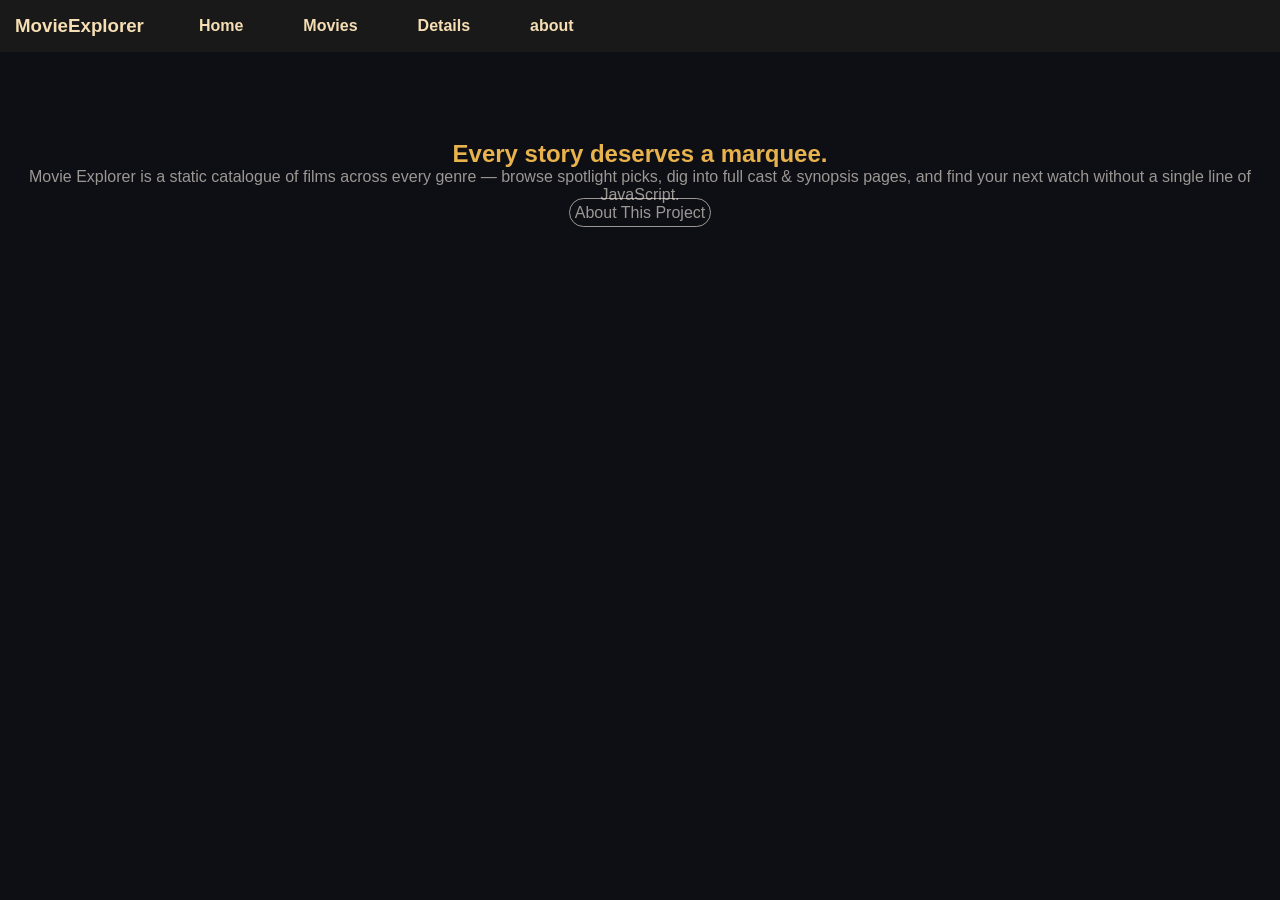
==== index.html @ e0a9be08 "init commit" ====
<!doctype html>
<html lang="en">
  <head>
    <meta charset="UTF-8" />
    <meta name="viewport" content="width=device-width, initial-scale=1.0" />
    <link rel="stylesheet" href="styles.css" />
    <title>Home</title>
  </head>
  <body>
    <header>
    <nav class="navbar">
      <h3>MovieExplorer</h3>
      <button class="menu-toggle">☰</button>
      <ul class="ulist" id="ulist">
        <li><a href="index.html">Home</a></li>
        <li><a href="Movies.html">Movies</a></li>
        <li><a href="Details.html">Details</a></li>
        <li><a href="About.html">about</a></li>
      </ul>
    </nav>
    </header>
    <main>
      <section class="hero">
        <div>
        <h2 style="color:  #e8b34c;">Every story deserves a marquee.</h2>
        <p style="color: rgba(242, 236, 224, .62) ;">Movie Explorer is a static catalogue of films across every genre — browse spotlight picks, dig into full cast & synopsis pages, and find your next watch without a single line of JavaScript.</p>
        <a href="About.html" class="about">About This Project</a>
        </div>
      </section>
    </main>
  </body>
  <script src="./main.js"></script>
</html>
---- styles.css ----
* {
  margin: 0;
  padding: 0;
  font-family: sans-serif;
}
body {
  background: #0e0e15;
}
.about {
  text-decoration: none;
  color: rgba(242, 236, 224, 0.62);
  border: 1px solid rgba(242, 236, 224, 0.62);
  border-radius: 15px;
  padding: 5px;
}
.navbar {
  display: flex;
  align-items: center;
  background-color: #191919;
  color: wheat;
  padding: 15px;
}
.navbar a {
  text-decoration: none;
  margin-left: 50px;
  color: wheat;
  padding: 5px;
  font-weight: bold;
}
.navbar a:hover {
  background-color: #cbc8c840;
  border-radius: 13px;
}
.ulist {
  display: flex;
  list-style: none;
}
.menu-toggle {
  display: none; /* Hidden on desktop */
  background: none;
  border: none;
  color: wheat;
  font-size: 1.8rem;
  cursor: pointer;
}
.hero{
  margin-top: 5.5rem;
  text-align: center;
}

@media (max-width: 768px) {
  .menu-toggle {
    justify-content: left;
    display: block; /* Show hamburger button on mobile */
    margin-left: auto;
  }

  .ulist {
    display: none; /* Hide standard links by default */
    flex-direction: column; /* Stack links vertically */
    width: 100%;
    position: absolute;
    top: 60px; /* Adjust based on navbar height */
    left: 0;
    background-color: #191919;
    padding: 1rem 0;
  }

  .navbar li {
    text-align: center;
    margin: 0.5rem 0;
  }

  /* Utility class to display menu via JS */
  .ulist.active {
    display: flex;
  }
}
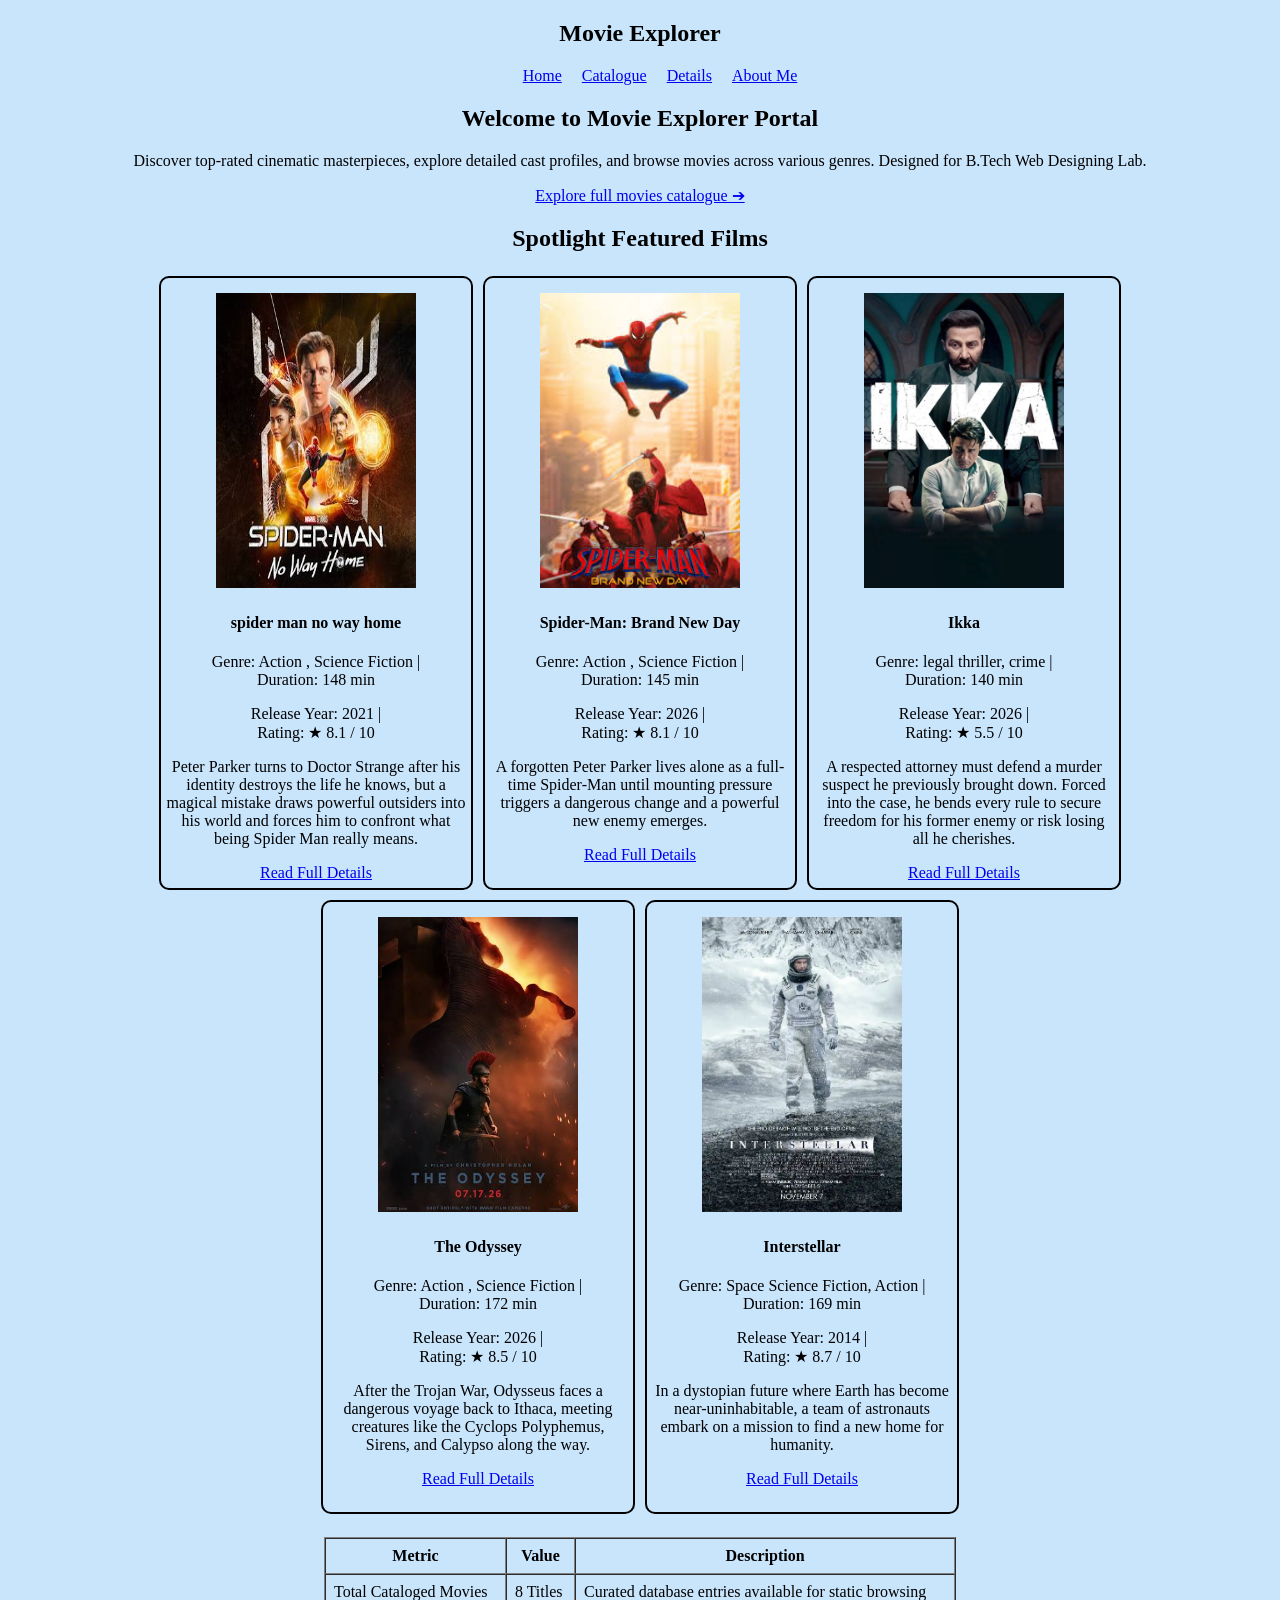
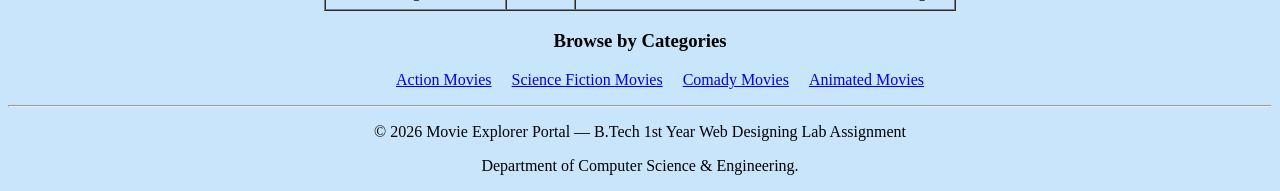
==== commit f73cdb6a: "new website made by me" ====
--- a/index.html
+++ b/index.html
@@ -3,31 +3,99 @@
   <head>
     <meta charset="UTF-8" />
     <meta name="viewport" content="width=device-width, initial-scale=1.0" />
-    <link rel="stylesheet" href="styles.css" />
+    <link rel="stylesheet" href="style.css" />
     <title>Home</title>
   </head>
   <body>
     <header>
-    <nav class="navbar">
-      <h3>MovieExplorer</h3>
-      <button class="menu-toggle">☰</button>
-      <ul class="ulist" id="ulist">
-        <li><a href="index.html">Home</a></li>
-        <li><a href="Movies.html">Movies</a></li>
-        <li><a href="Details.html">Details</a></li>
-        <li><a href="About.html">about</a></li>
-      </ul>
-    </nav>
+      <nav class="center">
+        <h2>Movie Explorer</h2>
+        <ul>
+          <li><a href="index.html">Home</a></li>
+          <li><a href="Catalogue.html">Catalogue</a></li>
+          <li><a href="Details.html">Details</a></li>
+          <li><a href="About.html">About Me</a></li>
+        </ul>
+      </nav>
     </header>
     <main>
-      <section class="hero">
-        <div>
-        <h2 style="color:  #e8b34c;">Every story deserves a marquee.</h2>
-        <p style="color: rgba(242, 236, 224, .62) ;">Movie Explorer is a static catalogue of films across every genre — browse spotlight picks, dig into full cast & synopsis pages, and find your next watch without a single line of JavaScript.</p>
-        <a href="About.html" class="about">About This Project</a>
-        </div>
-      </section>
+        <section class="center">
+            <h1>Welcome to Movie Explorer Portal</h1>
+            <p>Discover top-rated cinematic masterpieces, explore detailed cast profiles, and browse movies across various genres. Designed for B.Tech Web Designing Lab.</p>
+            <a href="./Catalogue.html">Explore full movies catalogue ➔</a>
+        </section>
+        <section>
+            <h2 class="center">Spotlight Featured Films</h2>
+            <div class="cards">
+                <article class="card center">
+                    <img src="./Media/Movie_1.jpeg" alt="image not loaded" class="img" />
+                    <h4>spider man no way home</h4>
+                    <p>Genre: Action , Science Fiction |<br />Duration: 148 min</p>
+                    <p>Release Year: 2021 |<br />Rating: ★ 8.1 / 10</p>
+                    <p>Peter Parker turns to Doctor Strange after his identity destroys the life he knows, but a magical mistake draws powerful outsiders into his world and forces him to confront what being Spider Man really means. </p>
+                    <a href="./Details.html#movie-1">Read Full Details</a>
+                </article>
+                <article class="card center">
+                    <img src="./Media/Movie_2.jpeg" alt="image not loaded" class="img" />
+                    <h4>Spider-Man: Brand New Day</h4>
+                    <p>Genre: Action , Science Fiction |<br />Duration: 145 min</p>
+                    <p>Release Year: 2026 |<br />Rating: ★ 8.1 / 10</p>
+                    <p>A forgotten Peter Parker lives alone as a full-time Spider-Man until mounting pressure triggers a dangerous change and a powerful new enemy emerges.</p>
+                    <a href="./Details.html#movie-2">Read Full Details</a>
+                </article>
+                <article class="card center">
+                    <img src="./Media/Movie_3.jpeg" alt="image not loaded" class="img" />
+                    <h4>Ikka</h4>
+                    <p>Genre: legal thriller, crime |<br />Duration: 140 min</p>
+                    <p>Release Year: 2026 |<br />Rating: ★ 5.5 / 10</p>
+                    <p>A respected attorney must defend a murder suspect he previously brought down. Forced into the case, he bends every rule to secure freedom for his former enemy or risk losing all he cherishes.</p>
+                    <a href="./Details.html#movie-3">Read Full Details</a>
+                </article>
+                <article class="card center">
+                    <img src="./Media/Movie_4.jpeg" alt="image not loaded" class="img" />
+                    <h4>The Odyssey</h4>
+                    <p>Genre: Action , Science Fiction |<br />Duration: 172 min</p>
+                    <p>Release Year: 2026 |<br />Rating: ★ 8.5 / 10</p>
+                    <p>After the Trojan War, Odysseus faces a dangerous voyage back to Ithaca, meeting creatures like the Cyclops Polyphemus, Sirens, and Calypso along the way.</p>
+                    <a href="./Details.html#movie-4">Read Full Details</a>
+                </article>
+                <article class="card center">
+                    <img src="./Media/Movie_5.webp" alt="image not loaded" class="img" />
+                    <h4>Interstellar</h4>
+                    <p>Genre: Space Science Fiction, Action |<br />Duration: 169 min</p>
+                    <p>Release Year: 2014 |<br />Rating: ★ 8.7 / 10</p>
+                    <p>In a dystopian future where Earth has become near-uninhabitable, a team of astronauts embark on a mission to find a new home for humanity.</p>
+                    <a href="./Details.html#movie-5">Read Full Details</a>
+                </article>
+            </div>
+        </section>
+        <section>
+            <br>
+            <table style="margin-left: auto; margin-right: auto; width: 50%;" border="1" cellspacing="0" cellpadding="8">
+                <tr>
+                    <th>Metric</th>
+                    <th>Value</th>
+                    <th>Description</th>
+                </tr>
+                <tr>
+                    <td>Total Cataloged Movies</td>
+                    <td>8 Titles</td>
+                    <td>Curated database entries available for static browsing</td>
+                </tr>
+            </table>
+            <h3 class="center">Browse by Categories</h3>    
+            <ul>
+                <li><a href="index.html">Action Movies</a></li>
+                <li><a href="Catalogue.html">Science Fiction Movies</a></li>
+                <li><a href="Details.html">Comady Movies</a></li>
+                <li><a href="About.html">Animated Movies</a></li>
+            </ul>
+        </section>
     </main>
+    <hr>
+    <footer class="center">
+        <p>© 2026 Movie Explorer Portal — B.Tech 1st Year Web Designing Lab Assignment</p>
+        <p>Department of Computer Science & Engineering.</p>
+    </footer>
   </body>
-  <script src="./main.js"></script>
-</html>
+</html>
--- a/style.css
+++ b/style.css
@@ -0,0 +1,39 @@
+body {
+  background-color: rgb(201, 229, 252);
+}
+ul {
+  display: flex;
+  justify-content: center;
+}
+ul li {
+  list-style: none;
+  margin: 0 10px;
+}
+input[type="submit"], input[type="reset"] {
+  border: 1px solid black;
+  border-radius: 8px;
+  background-color: rgb(144, 203, 251);
+}
+.cards {
+  display: flex;
+  flex-wrap: wrap;
+  justify-content: center;
+}
+.card {
+  /* height: 530px; */
+  /* width: 275px; */
+  border: 2px solid black;
+  border-radius: 10px;
+  height: 600px;
+  width: 300px;
+  margin: 5px;
+  padding: 5px;
+}
+.card img {
+  padding-top: 10px;
+  height: 295px;
+  width: 200px;
+}
+.center {
+  text-align: center;
+}
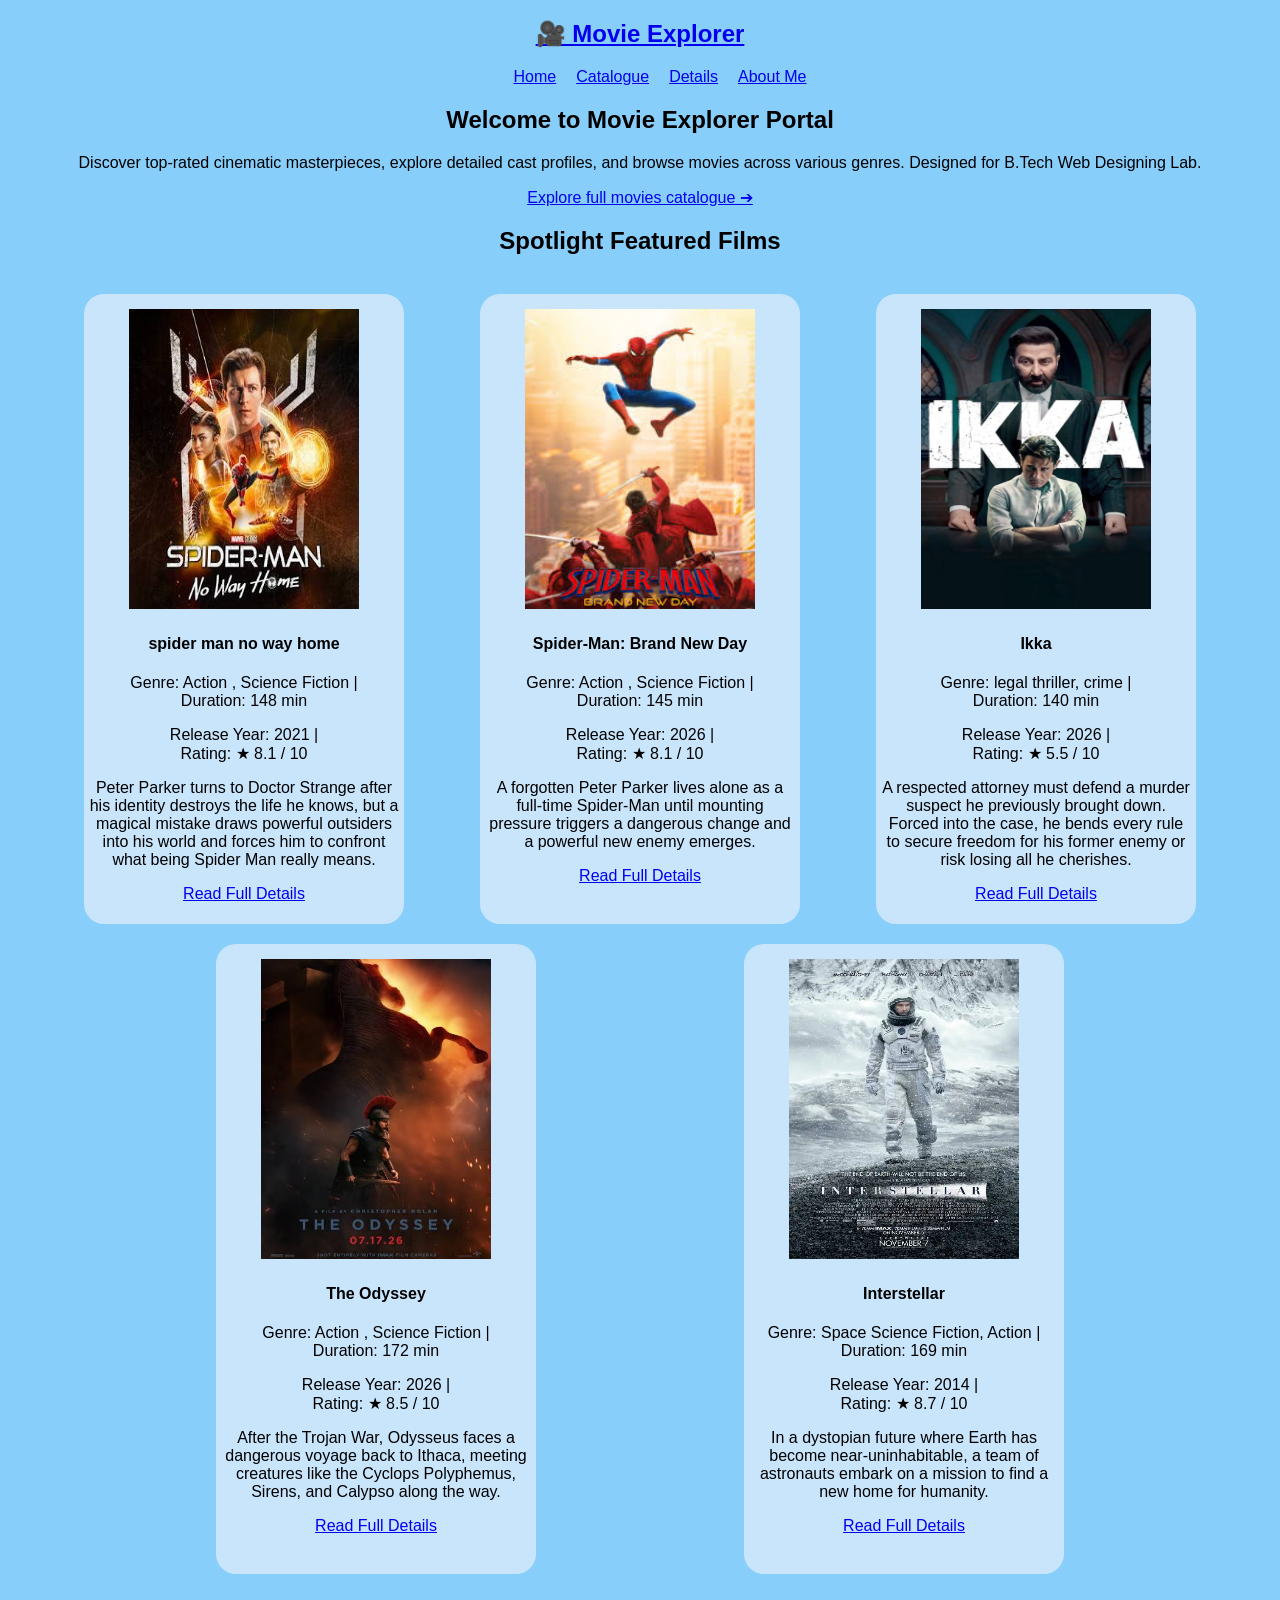
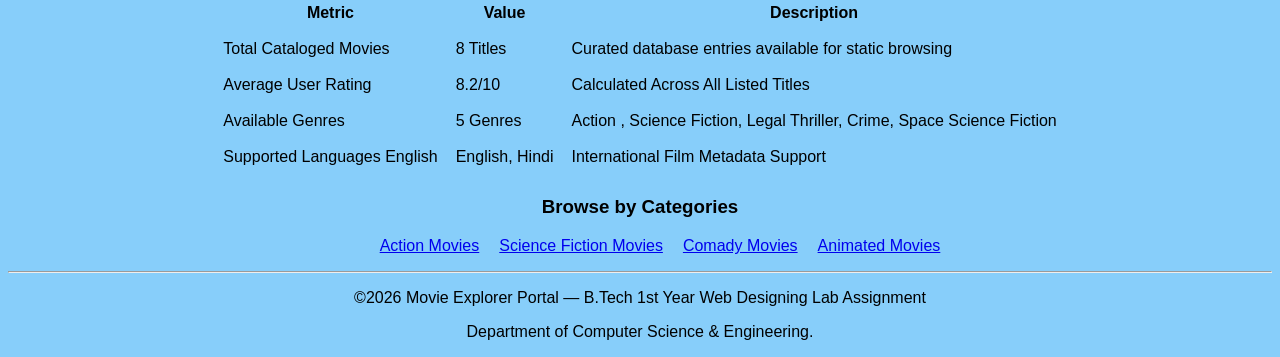
==== commit 8fae792a: "Final version with some left" ====
--- a/index.html
+++ b/index.html
@@ -4,12 +4,13 @@
     <meta charset="UTF-8" />
     <meta name="viewport" content="width=device-width, initial-scale=1.0" />
     <link rel="stylesheet" href="style.css" />
-    <title>Home</title>
+    <title>MovieExplorer - Home</title>
   </head>
   <body>
+    <!-- This is Header / Nevigation Bar of My website  -->
     <header>
-      <nav class="center">
-        <h2>Movie Explorer</h2>
+      <nav class="links center">
+        <h2><a href="index.html">🎥 Movie Explorer</a></h2>
         <ul>
           <li><a href="index.html">Home</a></li>
           <li><a href="Catalogue.html">Catalogue</a></li>
@@ -18,16 +19,17 @@
         </ul>
       </nav>
     </header>
+    <!-- This is Main section of My Website's Home Page -->
     <main>
         <section class="center">
             <h1>Welcome to Movie Explorer Portal</h1>
             <p>Discover top-rated cinematic masterpieces, explore detailed cast profiles, and browse movies across various genres. Designed for B.Tech Web Designing Lab.</p>
-            <a href="./Catalogue.html">Explore full movies catalogue ➔</a>
+            <a href="./Catalogue.html">Explore full movies catalogue &#10132;</a>
         </section>
         <section>
             <h2 class="center">Spotlight Featured Films</h2>
             <div class="cards">
-                <article class="card center">
+                <article class="card">
                     <img src="./Media/Movie_1.jpeg" alt="image not loaded" class="img" />
                     <h4>spider man no way home</h4>
                     <p>Genre: Action , Science Fiction |<br />Duration: 148 min</p>
@@ -35,7 +37,7 @@
                     <p>Peter Parker turns to Doctor Strange after his identity destroys the life he knows, but a magical mistake draws powerful outsiders into his world and forces him to confront what being Spider Man really means. </p>
                     <a href="./Details.html#movie-1">Read Full Details</a>
                 </article>
-                <article class="card center">
+                <article class="card">
                     <img src="./Media/Movie_2.jpeg" alt="image not loaded" class="img" />
                     <h4>Spider-Man: Brand New Day</h4>
                     <p>Genre: Action , Science Fiction |<br />Duration: 145 min</p>
@@ -43,7 +45,7 @@
                     <p>A forgotten Peter Parker lives alone as a full-time Spider-Man until mounting pressure triggers a dangerous change and a powerful new enemy emerges.</p>
                     <a href="./Details.html#movie-2">Read Full Details</a>
                 </article>
-                <article class="card center">
+                <article class="card">
                     <img src="./Media/Movie_3.jpeg" alt="image not loaded" class="img" />
                     <h4>Ikka</h4>
                     <p>Genre: legal thriller, crime |<br />Duration: 140 min</p>
@@ -51,7 +53,7 @@
                     <p>A respected attorney must defend a murder suspect he previously brought down. Forced into the case, he bends every rule to secure freedom for his former enemy or risk losing all he cherishes.</p>
                     <a href="./Details.html#movie-3">Read Full Details</a>
                 </article>
-                <article class="card center">
+                <article class="card">
                     <img src="./Media/Movie_4.jpeg" alt="image not loaded" class="img" />
                     <h4>The Odyssey</h4>
                     <p>Genre: Action , Science Fiction |<br />Duration: 172 min</p>
@@ -59,7 +61,7 @@
                     <p>After the Trojan War, Odysseus faces a dangerous voyage back to Ithaca, meeting creatures like the Cyclops Polyphemus, Sirens, and Calypso along the way.</p>
                     <a href="./Details.html#movie-4">Read Full Details</a>
                 </article>
-                <article class="card center">
+                <article class="card">
                     <img src="./Media/Movie_5.webp" alt="image not loaded" class="img" />
                     <h4>Interstellar</h4>
                     <p>Genre: Space Science Fiction, Action |<br />Duration: 169 min</p>
@@ -70,8 +72,7 @@
             </div>
         </section>
         <section>
-            <br>
-            <table style="margin-left: auto; margin-right: auto; width: 50%;" border="1" cellspacing="0" cellpadding="8">
+            <table style="margin: 20px auto;" cellpadding="8">
                 <tr>
                     <th>Metric</th>
                     <th>Value</th>
@@ -82,19 +83,37 @@
                     <td>8 Titles</td>
                     <td>Curated database entries available for static browsing</td>
                 </tr>
+                <tr>
+                    <td>Average User Rating</td>
+                    <td>8.2/10</td>
+                    <td>Calculated Across All Listed Titles</td>
+                </tr>
+                <tr>
+                    <td>Available Genres</td>
+                    <td>5 Genres</td>
+                    <td>Action , Science Fiction, Legal Thriller, Crime, Space Science Fiction</td>
+                </tr>
+                <tr>
+                    <td>Supported Languages English</td>
+                    <td>English, Hindi </td>
+                    <td>International Film Metadata Support</td>
+                </tr>
             </table>
-            <h3 class="center">Browse by Categories</h3>    
-            <ul>
-                <li><a href="index.html">Action Movies</a></li>
-                <li><a href="Catalogue.html">Science Fiction Movies</a></li>
-                <li><a href="Details.html">Comady Movies</a></li>
-                <li><a href="About.html">Animated Movies</a></li>
-            </ul>
+            <div class="links">
+                <h3 class="center">Browse by Categories</h3>
+                <ul>
+                    <li><a href="index.html">Action Movies</a></li>
+                    <li><a href="Catalogue.html">Science Fiction Movies</a></li>
+                    <li><a href="Details.html">Comady Movies</a></li>
+                    <li><a href="About.html">Animated Movies</a></li>
+                </ul>
+            </div>
         </section>
     </main>
-    <hr>
+    <!-- This is Footer Part Of My Website -->
     <footer class="center">
-        <p>© 2026 Movie Explorer Portal — B.Tech 1st Year Web Designing Lab Assignment</p>
+        <hr>
+        <p>&copy;2026 Movie Explorer Portal — B.Tech 1st Year Web Designing Lab Assignment</p>
         <p>Department of Computer Science & Engineering.</p>
     </footer>
   </body>
--- a/style.css
+++ b/style.css
@@ -1,39 +1,49 @@
 body {
-  background-color: rgb(201, 229, 252);
+  font-family: sans-serif;
+  background-color: lightskyblue;
 }
-ul {
+.center {
+  text-align: center;
+}
+.links ul {
   display: flex;
   justify-content: center;
 }
-ul li {
+.links ul li {
   list-style: none;
   margin: 0 10px;
-}
-input[type="submit"], input[type="reset"] {
-  border: 1px solid black;
-  border-radius: 8px;
-  background-color: rgb(144, 203, 251);
 }
 .cards {
   display: flex;
   flex-wrap: wrap;
-  justify-content: center;
+  justify-content: space-evenly;
 }
 .card {
-  /* height: 530px; */
-  /* width: 275px; */
-  border: 2px solid black;
-  border-radius: 10px;
-  height: 600px;
-  width: 300px;
-  margin: 5px;
+  text-align: center;
+  background-color: rgb(201, 229, 252);
+  border-radius: 20px;
+  height: 620px;
+  width: 310px;
+  margin-top: 20px;
   padding: 5px;
 }
-.card img {
-  padding-top: 10px;
-  height: 295px;
-  width: 200px;
+.card img{
+  margin-top: 10px;
 }
-.center {
-  text-align: center;
+img {
+  height: 300px;
+  width: 230px;
+}
+.details-boxs{
+  display: flex;
+  align-items: center;
+  flex-direction:column;
+}
+.details-box{
+  background-color: rgb(201, 229, 252);
+  border-radius: 20px;
+  margin: 10px 0;
+  padding: 20px;
+  height: 1500px;
+  width: 70%;
 }
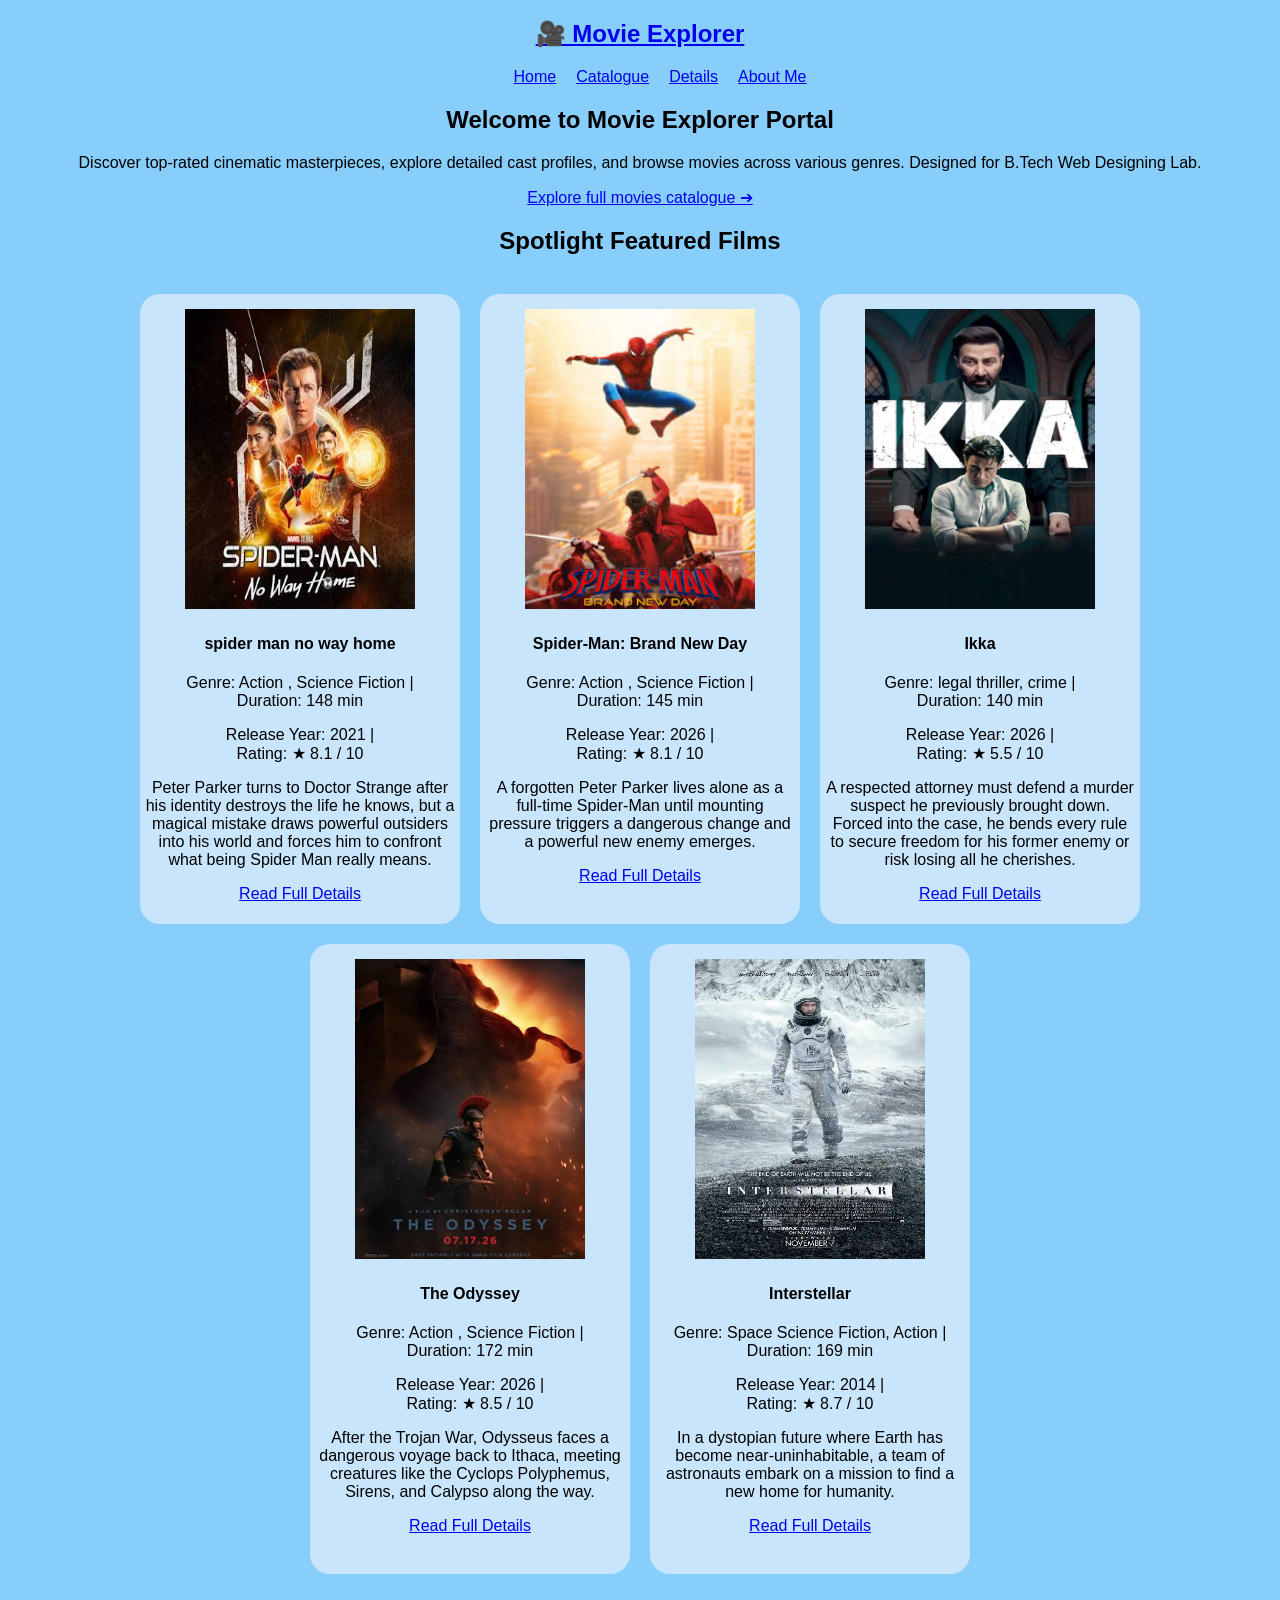
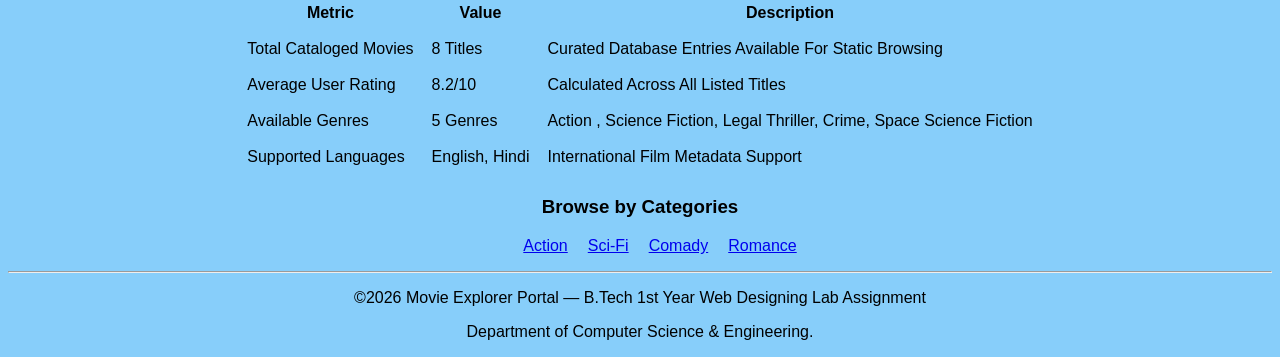
==== commit 11eeb552: "bugs fixed" ====
--- a/index.html
+++ b/index.html
@@ -81,7 +81,7 @@
                 <tr>
                     <td>Total Cataloged Movies</td>
                     <td>8 Titles</td>
-                    <td>Curated database entries available for static browsing</td>
+                    <td>Curated Database Entries Available For Static Browsing</td>
                 </tr>
                 <tr>
                     <td>Average User Rating</td>
@@ -94,7 +94,7 @@
                     <td>Action , Science Fiction, Legal Thriller, Crime, Space Science Fiction</td>
                 </tr>
                 <tr>
-                    <td>Supported Languages English</td>
+                    <td>Supported Languages</td>
                     <td>English, Hindi </td>
                     <td>International Film Metadata Support</td>
                 </tr>
@@ -102,10 +102,10 @@
             <div class="links">
                 <h3 class="center">Browse by Categories</h3>
                 <ul>
-                    <li><a href="index.html">Action Movies</a></li>
-                    <li><a href="Catalogue.html">Science Fiction Movies</a></li>
-                    <li><a href="Details.html">Comady Movies</a></li>
-                    <li><a href="About.html">Animated Movies</a></li>
+                    <li><a href="Catalogue.html">Action</a></li>
+                    <li><a href="Catalogue.html">Sci-Fi</a></li>
+                    <li><a href="Catalogue.html">Comady</a></li>
+                    <li><a href="Catalogue.html">Romance</a></li>
                 </ul>
             </div>
         </section>
--- a/style.css
+++ b/style.css
@@ -16,7 +16,7 @@
 .cards {
   display: flex;
   flex-wrap: wrap;
-  justify-content: space-evenly;
+  justify-content: center;
 }
 .card {
   text-align: center;
@@ -24,26 +24,36 @@
   border-radius: 20px;
   height: 620px;
   width: 310px;
-  margin-top: 20px;
+  margin: 20px 10px 0 10px;
   padding: 5px;
 }
-.card img{
+.card img {
   margin-top: 10px;
 }
 img {
   height: 300px;
   width: 230px;
 }
-.details-boxs{
+.details-boxs {
   display: flex;
   align-items: center;
-  flex-direction:column;
+  flex-direction: column;
 }
-.details-box{
+.details-box {
   background-color: rgb(201, 229, 252);
   border-radius: 20px;
   margin: 10px 0;
   padding: 20px;
   height: 1500px;
   width: 70%;
+}
+.review {
+  width: 45%;
+  background-color: lightskyblue;
+  border-radius: 20px;
+  padding: 10px;
+}
+.reviews {
+  display: flex;
+  justify-content: space-between;
 }
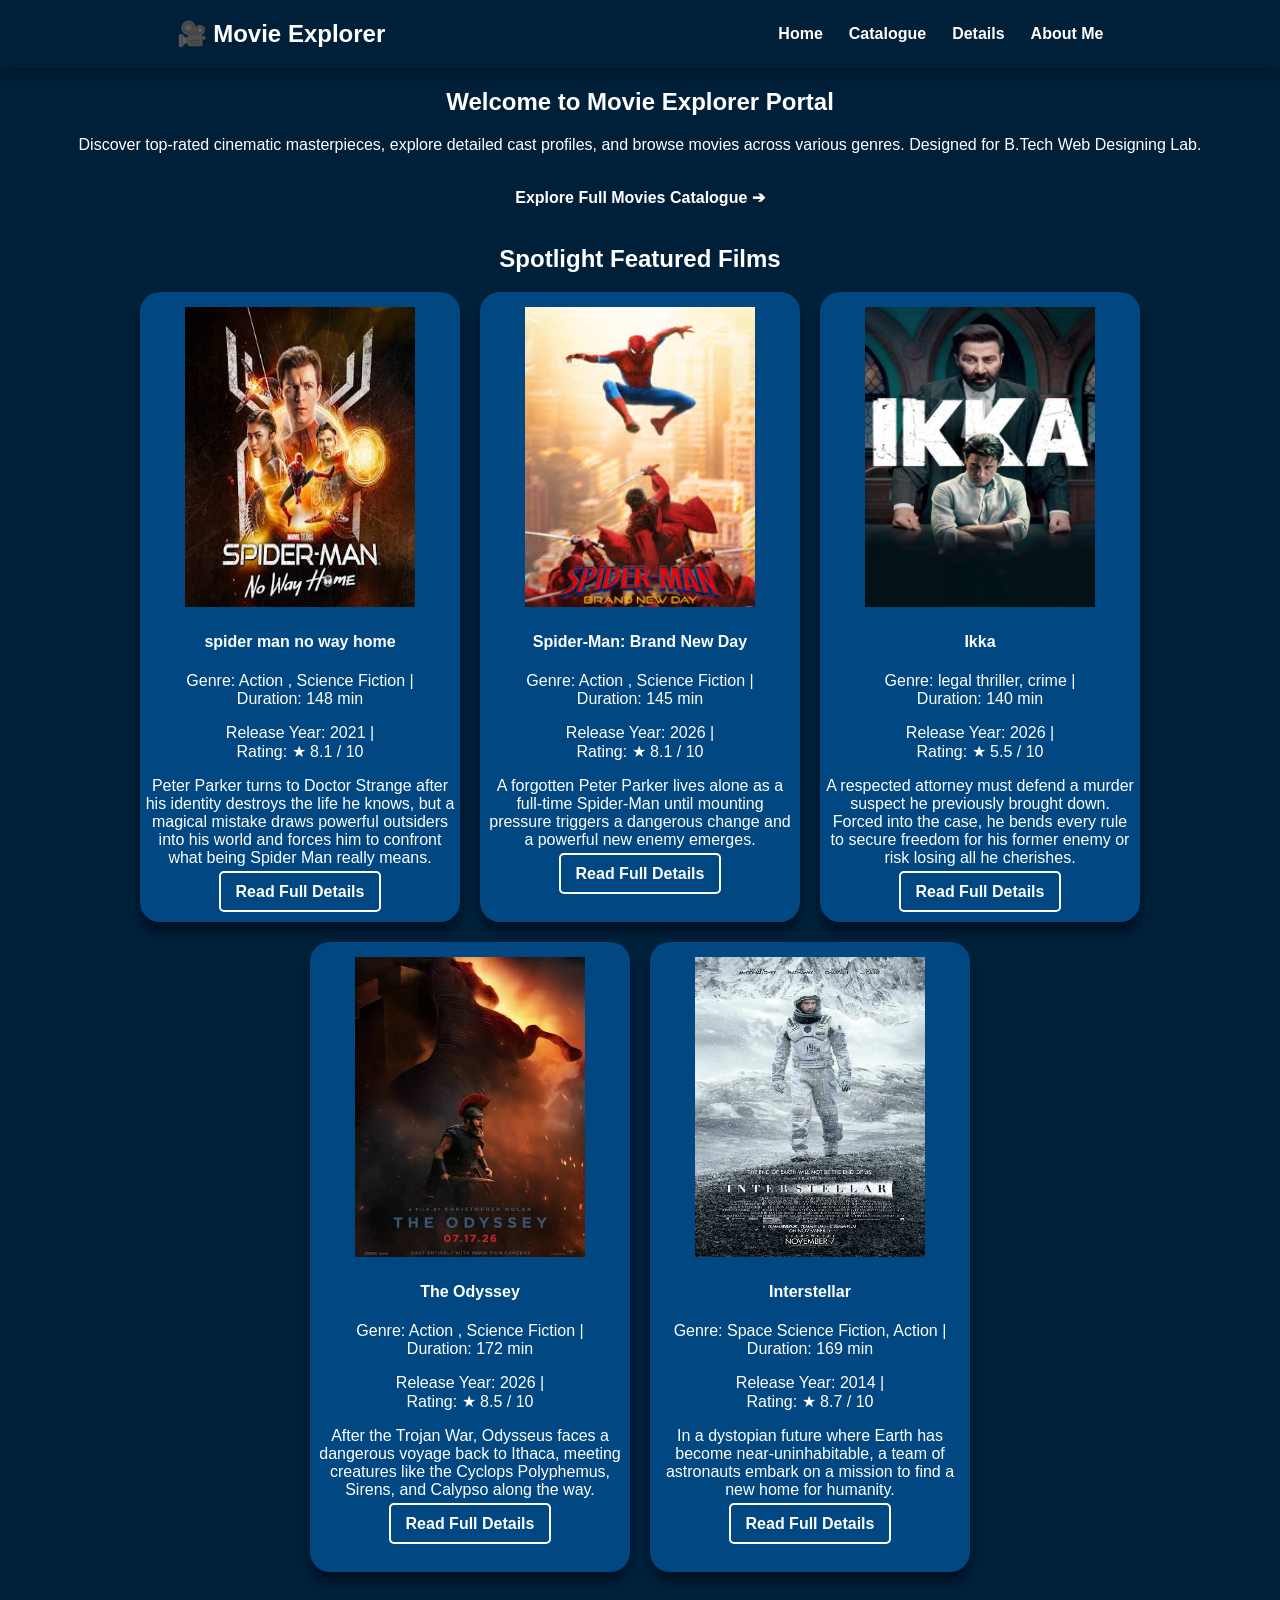
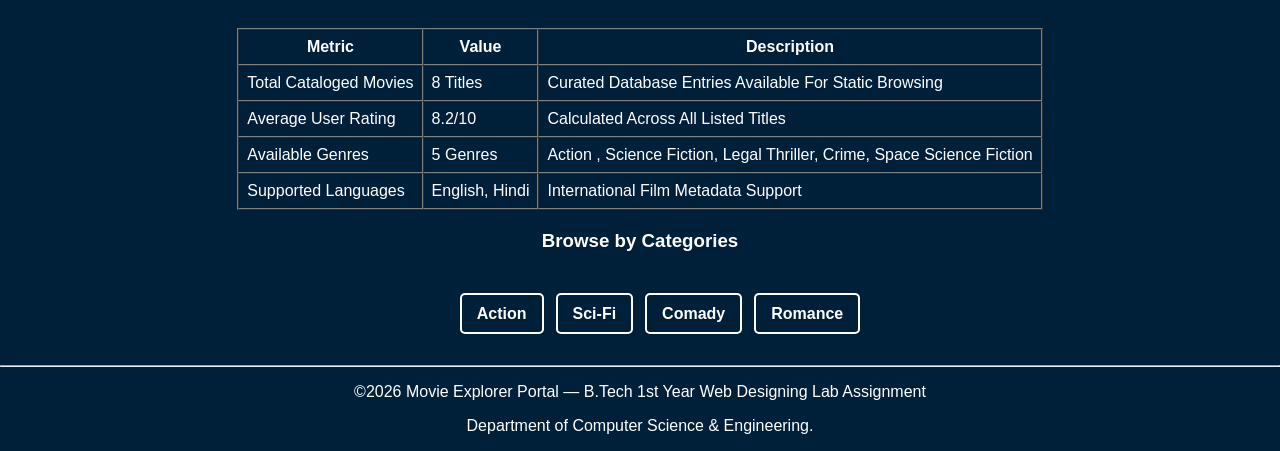
==== commit d82b0f0c: "changed everything" ====
--- a/index.html
+++ b/index.html
@@ -3,31 +3,36 @@
   <head>
     <meta charset="UTF-8" />
     <meta name="viewport" content="width=device-width, initial-scale=1.0" />
-    <link rel="stylesheet" href="style.css" />
+    <link rel="stylesheet" href="CSS/style.css" />
+    <link rel="stylesheet" href="CSS/Animations.css" />
+    <link rel="preconnect" href="https://fonts.googleapis.com">
+    <link rel="preconnect" href="https://fonts.gstatic.com" crossorigin>
+    <link href="https://fonts.googleapis.com/css2?family=Orbitron:wght@400..900&display=swap" rel="stylesheet">
     <title>MovieExplorer - Home</title>
   </head>
   <body>
     <!-- This is Header / Nevigation Bar of My website  -->
     <header>
-      <nav class="links center">
         <h2><a href="index.html">🎥 Movie Explorer</a></h2>
-        <ul>
-          <li><a href="index.html">Home</a></li>
-          <li><a href="Catalogue.html">Catalogue</a></li>
-          <li><a href="Details.html">Details</a></li>
-          <li><a href="About.html">About Me</a></li>
-        </ul>
-      </nav>
+        <nav class="links center">
+            <ul>
+            <li><a href="index.html">Home</a></li>
+            <li><a href="Pages/Catalogue.html">Catalogue</a></li>
+            <li><a href="Pages/Details.html">Details</a></li>
+            <li><a href="Pages/About.html">About Me</a></li>
+            </ul>
+        </nav>
     </header>
     <!-- This is Main section of My Website's Home Page -->
     <main>
         <section class="center">
             <h1>Welcome to Movie Explorer Portal</h1>
-            <p>Discover top-rated cinematic masterpieces, explore detailed cast profiles, and browse movies across various genres. Designed for B.Tech Web Designing Lab.</p>
-            <a href="./Catalogue.html">Explore full movies catalogue &#10132;</a>
+            <p>Discover top-rated cinematic masterpieces, explore detailed cast profiles, and browse movies across various genres. Designed for B.Tech Web Designing Lab.</p><br>
+            <a href="./Catalogue.html" class="link">Explore Full Movies Catalogue &#10132;</a>
         </section>
+        <br>
         <section>
-            <h2 class="center">Spotlight Featured Films</h2>
+            <h1 class="center">Spotlight Featured Films</h1>
             <div class="cards">
                 <article class="card">
                     <img src="./Media/Movie_1.jpeg" alt="image not loaded" class="img" />
@@ -71,8 +76,9 @@
                 </article>
             </div>
         </section>
+        <br><br>
         <section>
-            <table style="margin: 20px auto;" cellpadding="8">
+            <table border="1" style="margin: 20px auto;" cellpadding="8" cellspacing="0"> 
                 <tr>
                     <th>Metric</th>
                     <th>Value</th>
@@ -101,12 +107,14 @@
             </table>
             <div class="links">
                 <h3 class="center">Browse by Categories</h3>
+                <br>
                 <ul>
-                    <li><a href="Catalogue.html">Action</a></li>
-                    <li><a href="Catalogue.html">Sci-Fi</a></li>
-                    <li><a href="Catalogue.html">Comady</a></li>
-                    <li><a href="Catalogue.html">Romance</a></li>
+                    <li><a href="Catalogue.html" class="btn">Action</a></li>
+                    <li><a href="Catalogue.html" class="btn">Sci-Fi</a></li>
+                    <li><a href="Catalogue.html" class="btn">Comady</a></li>
+                    <li><a href="Catalogue.html" class="btn">Romance</a></li>
                 </ul>
+                <br>
             </div>
         </section>
     </main>
@@ -116,5 +124,8 @@
         <p>&copy;2026 Movie Explorer Portal — B.Tech 1st Year Web Designing Lab Assignment</p>
         <p>Department of Computer Science & Engineering.</p>
     </footer>
+    <div class="animation">
+        <h1 class="animate" align="center" style="display: inline;"><br></h1>
+    </div>
   </body>
 </html>
--- a/CSS/style.css
+++ b/CSS/style.css
@@ -0,0 +1,148 @@
+body {
+  font-family: "poppins", sans-serif;
+  background-color: rgb(0 32 58);
+  color: white;
+  margin: 0;
+  padding: 0;
+}
+body::selection {
+  background: rgba(255, 255, 255, 0.15);
+}
+header {
+  position: sticky;
+  top: 0;
+  background-color: rgb(0 32 58);
+  display: flex;
+  justify-content: space-around;
+  align-items: center;
+  box-shadow: 0 4px 20px 0 rgba(0, 0, 0, 0.4);
+  z-index: 1000;
+}
+header h1 {
+  margin: 0;
+  padding: 0;
+}
+.center {
+  text-align: center;
+}
+.links ul {
+  display: flex;
+  justify-content: center;
+  list-style: none;
+  gap: 12px;
+}
+header a {
+  color: white;
+  text-decoration: none;
+  padding: 7px;
+  /* border-radius: 15px; */
+  font-weight: bold;
+}
+/* header a:hover{
+  background: #87cefa82;
+} */
+main a {
+  color: white;
+}
+.link {
+  text-decoration: none;
+  padding: 5px 10px;
+  border-radius: 15px;
+  font-weight: 700;
+}
+.link:hover {
+  background-color: #87cefa82;
+  color: aqua;
+}
+.cards {
+  display: flex;
+  flex-direction: row;
+  justify-content: center;
+  flex-wrap: wrap;
+  gap: 20px;
+}
+.card {
+  text-align: center;
+  background-color: rgb(1, 72, 130);
+  border-radius: 20px;
+  height: 620px;
+  width: 310px;
+  padding: 5px;
+  transition: all 0.5s ease;
+  box-shadow: 0 10px 10px rgba(0, 5, 20, 0.5);
+}
+/* .card a {
+  background-color: #87cefa82;
+  color: white;
+  text-decoration: none;
+  padding: 7px;
+  border-radius: 15px;
+  display: inline-block;
+  transition: all 0.5s ease;
+} */
+.card a:hover {
+  transform: scale(1.2);
+}
+.card:hover {
+  transform: scale(1.08);
+}
+.card img {
+  margin-top: 10px;
+}
+img {
+  height: 300px;
+  width: 230px;
+}
+.details-boxs {
+  display: flex;
+  align-items: center;
+  flex-direction: column;
+}
+.details-box {
+  background-color: rgb(1, 72, 130);
+  border-radius: 20px;
+  margin: 10px 0;
+  padding: 20px;
+  /* height: 1500px; */
+  width: 70%;
+  box-shadow: 0 10px 10px rgba(0, 5, 20, 0.5);
+}
+.reviews {
+  display: flex;
+  justify-content: center;
+  gap: 40px;
+}
+.review {
+  width: 40%;
+  background-color: rgb(0 32 58);
+  border-radius: 20px;
+  padding: 10px;
+  box-shadow: 0 10px 10px rgba(0, 5, 20, 0.5);
+  transition: transform .5s ease;
+}
+.review:hover{
+    transform: scale(1.06);
+}
+input[type="text"] {
+  border-radius: 10px;
+  border: none;
+  padding: 5px;
+  color: white;
+  background-color: lightskyblue;
+}
+input[type="submit"],
+input[type="reset"] {
+  border-radius: 20px;
+  padding: 10px;
+  background-color: lightskyblue;
+}
+
+@media screen and (max-width: 768px) {
+  body {
+    font-size: 14px;
+  }
+  .cards {
+    flex-direction: column;
+    align-items: center;
+  }
+}
--- a/CSS/Animations.css
+++ b/CSS/Animations.css
@@ -0,0 +1,177 @@
+.orbitron-abc {
+  font-family: "Orbitron", sans-serif;
+  font-optical-sizing: auto;
+  font-weight: 400;
+  font-style: normal;
+}
+.animation {
+  position: fixed;
+  top: 0;
+  left: 0;
+  height: 100vh;
+  width: 100vw;
+  color: white;
+  background-color: rgb(0, 0, 0);
+  display: flex;
+  justify-content: center;
+  align-items: center;
+  z-index: 1000;
+  animation: fadeOutLoader .5s ease 6s forwards, lsp 1.5s ease-in-out 4.5s forwards;
+  font-family: "Orbitron";
+}
+.animate::before {
+  content: "";
+  animation: write1 1.5s ease 0.5s forwards;
+  color: green;
+}
+.animate::after {
+  content: "";
+  animation: write2 2s ease 2.5s forwards;
+  color: green;
+}
+nav li a {
+  position: relative;
+  display: inline-block;
+}
+nav li a::before {
+  content: "";
+  position: absolute;
+  /* background-image: linear-gradient(to right, blue, black, red); */
+  background: white;
+  height: 2px;
+  width: 0;
+  bottom: 0;
+  left: 50%;
+  transition: all 300ms;
+}
+nav li a:hover::before {
+  width: 90%;
+  left: 0;
+}
+
+.btn , .card a{
+  border: 2px solid white;
+  background-color: rgba(0, 0, 0, 0);
+  padding: 10px 15px;
+  text-decoration: none;
+  color: rgb(0 32 58);
+  border-radius: 5px;
+  transition: all 0.5s;
+  font-weight: bold;
+  font-family: sans-serif;
+  color: white;
+}
+.btn:hover, .card a:hover {
+  background-color: white;
+  color: rgb(0 32 58);
+}
+
+@keyframes write1 {
+  0% {
+    content: "P";
+  }
+  10% {
+    content: "PR";
+  }
+  20% {
+    content: "PRE";
+  }
+  30% {
+    content: "PRES";
+  }
+  40% {
+    content: "PRESE";
+  }
+  50% {
+    content: "PRESEN";
+  }
+  60% {
+    content: "PRESENT";
+  }
+  70% {
+    content: "PRESENTI";
+  }
+  80% {
+    content: "PRESENTIN";
+  }
+  90% {
+    content: "PRESENTING";
+  }
+  100% {
+    content: "PRESENTING ";
+  }
+}
+
+@keyframes write2 {
+  0% {
+    content: " ";
+  }
+  6.25% {
+    content: " M";
+  }
+  12.5% {
+    content: " MO";
+  }
+  18.75% {
+    content: " MOV";
+  }
+  25% {
+    content: " MOVI";
+  }
+  31.25% {
+    content: " MOVIE";
+  }
+  37.5% {
+    content: " MOVIE ";
+  }
+  43.75% {
+    content: " MOVIE E";
+  }
+  50% {
+    content: " MOVIE EX";
+  }
+  56.25% {
+    content: " MOVIE EXE";
+  }
+  62.5% {
+    content: " MOVIE EXEP";
+  }
+  68.75% {
+    content: " MOVIE EXEPL";
+  }
+  75% {
+    content: " MOVIE EXEPLOR";
+  }
+  81.25% {
+    content: " MOVIE EXEPLORE";
+  }
+  87.50% {
+    content: " MOVIE EXEPLORER";
+  }
+  100% {
+    content: " MOVIE EXEPLORER ";
+  }
+}
+
+@keyframes lsp {
+  0% {
+    letter-spacing: 0px;
+    transform: scale(1);
+  }
+  100% {
+    letter-spacing: 10px;
+    transform: scale(2);
+  }
+}
+
+@keyframes fadeOutLoader {
+  0% {
+    opacity: 1;
+    visibility: visible;
+  }
+  100% {
+    opacity: 0;
+    visibility: hidden;
+    pointer-events: none;
+  }
+}
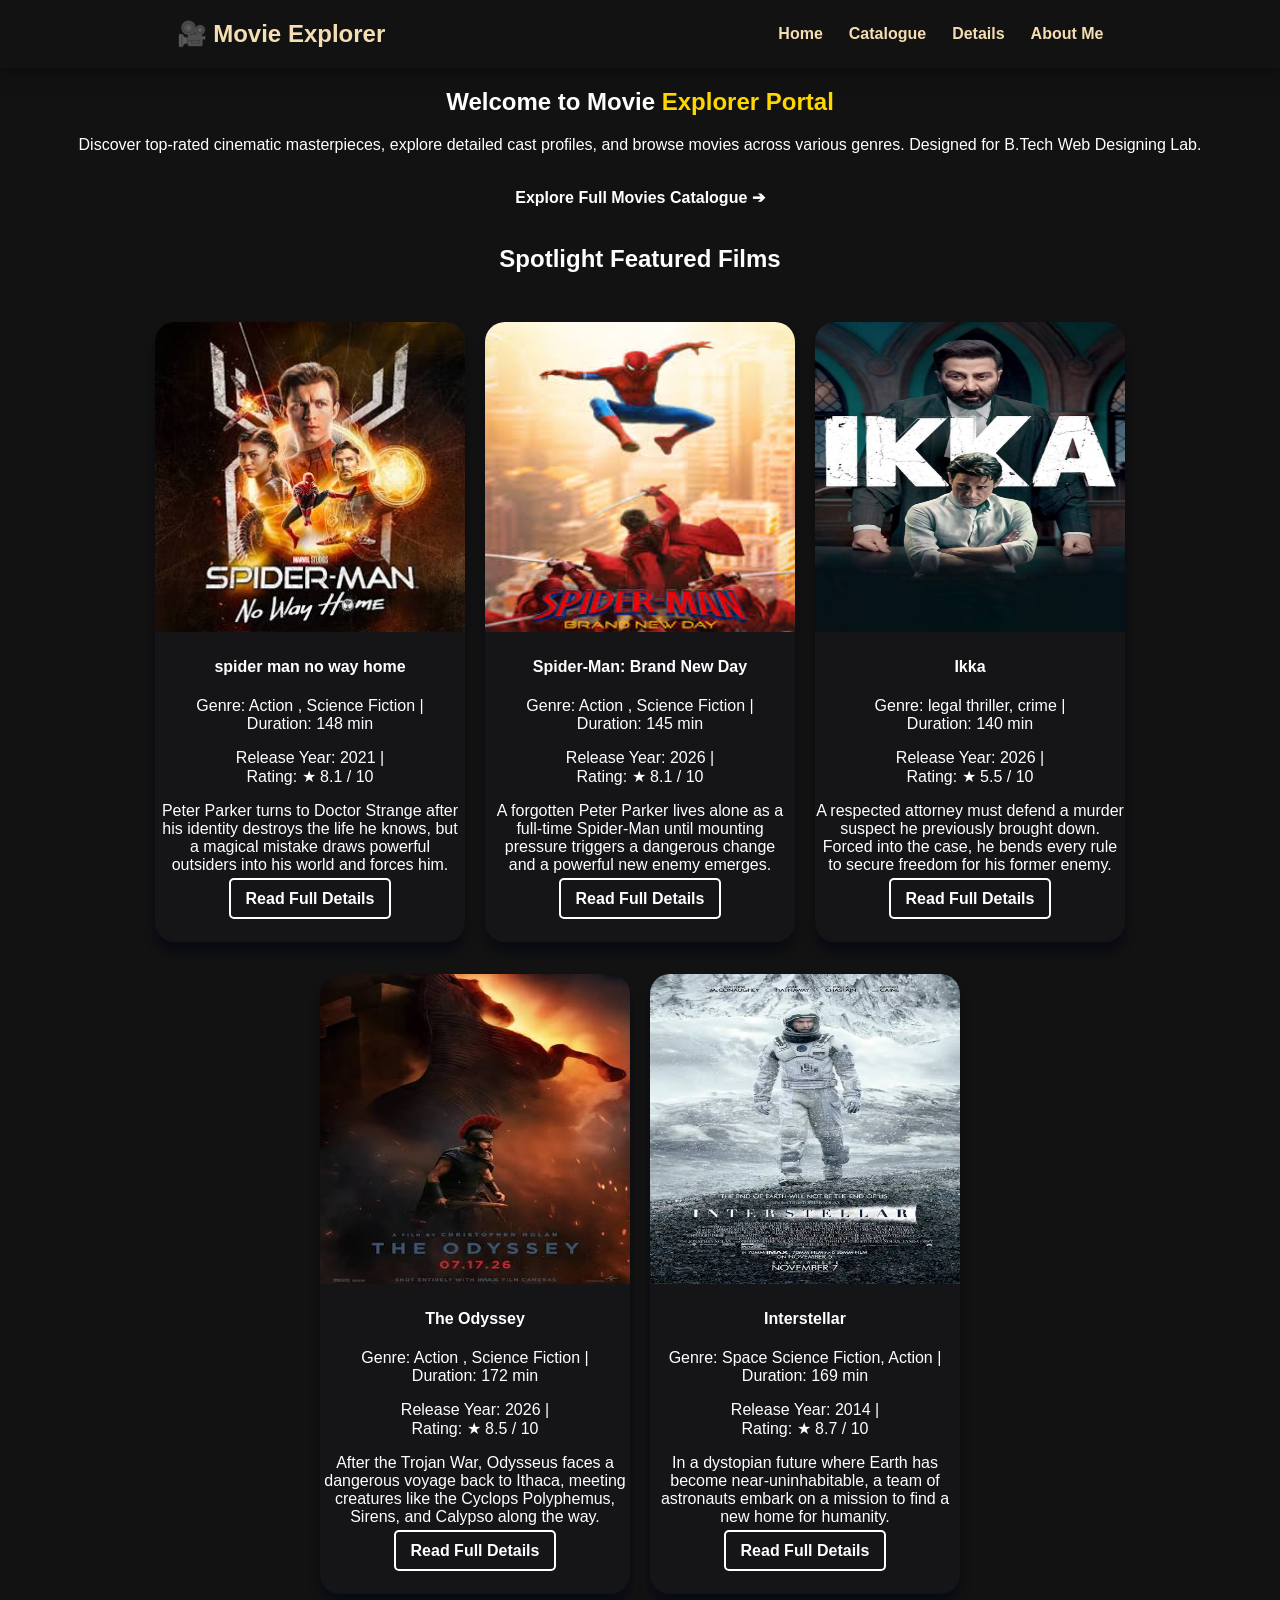
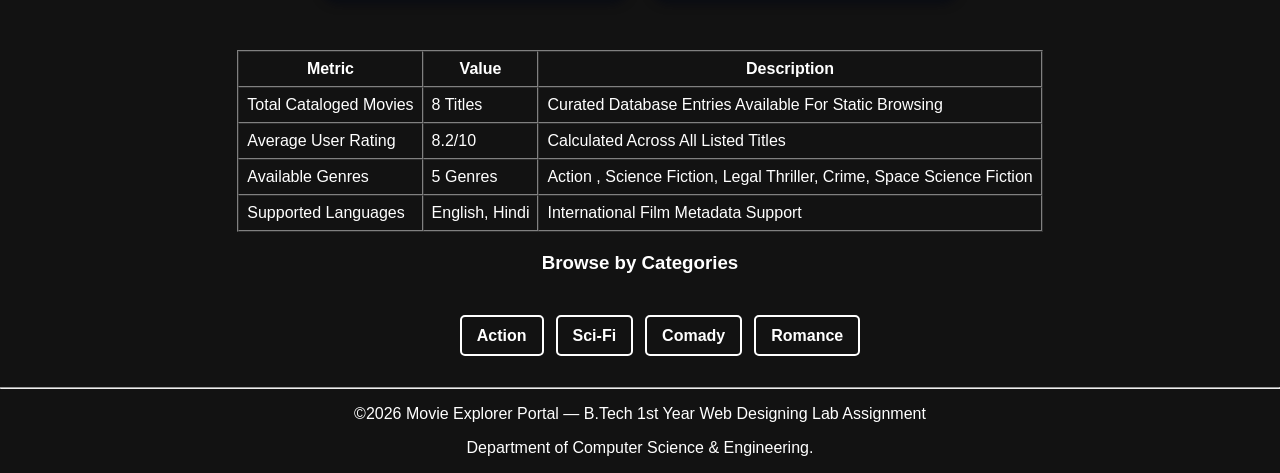
==== commit a716cdc5: "changed something" ====
--- a/index.html
+++ b/index.html
@@ -14,7 +14,7 @@
     <!-- This is Header / Nevigation Bar of My website  -->
     <header>
         <h2><a href="index.html">🎥 Movie Explorer</a></h2>
-        <nav class="links center">
+        <nav class="nav-links center">
             <ul>
             <li><a href="index.html">Home</a></li>
             <li><a href="Pages/Catalogue.html">Catalogue</a></li>
@@ -26,36 +26,40 @@
     <!-- This is Main section of My Website's Home Page -->
     <main>
         <section class="center">
-            <h1>Welcome to Movie Explorer Portal</h1>
+            <h1>Welcome to Movie <span style="color: gold;">Explorer Portal</span></h1>
             <p>Discover top-rated cinematic masterpieces, explore detailed cast profiles, and browse movies across various genres. Designed for B.Tech Web Designing Lab.</p><br>
             <a href="./Catalogue.html" class="link">Explore Full Movies Catalogue &#10132;</a>
         </section>
         <br>
         <section>
-            <h1 class="center">Spotlight Featured Films</h1>
+            <h1 class="center">Spotlight Featured Films</h1><br>
             <div class="cards">
                 <article class="card">
                     <img src="./Media/Movie_1.jpeg" alt="image not loaded" class="img" />
-                    <h4>spider man no way home</h4>
-                    <p>Genre: Action , Science Fiction |<br />Duration: 148 min</p>
-                    <p>Release Year: 2021 |<br />Rating: ★ 8.1 / 10</p>
-                    <p>Peter Parker turns to Doctor Strange after his identity destroys the life he knows, but a magical mistake draws powerful outsiders into his world and forces him to confront what being Spider Man really means. </p>
-                    <a href="./Details.html#movie-1">Read Full Details</a>
+                    <div class="pad-5">
+                        <h4>spider man no way home</h4>
+                        <p>Genre: Action , Science Fiction |<br />Duration: 148 min</p>
+                        <p>Release Year: 2021 |<br />Rating: ★ 8.1 / 10</p>
+                        <p>Peter Parker turns to Doctor Strange after his identity destroys the life he knows, but a magical mistake draws powerful outsiders into his world and forces him.</p>
+                        <a href="./Details.html#movie-1">Read Full Details</a>
+                    </div>
                 </article>
                 <article class="card">
                     <img src="./Media/Movie_2.jpeg" alt="image not loaded" class="img" />
-                    <h4>Spider-Man: Brand New Day</h4>
-                    <p>Genre: Action , Science Fiction |<br />Duration: 145 min</p>
-                    <p>Release Year: 2026 |<br />Rating: ★ 8.1 / 10</p>
-                    <p>A forgotten Peter Parker lives alone as a full-time Spider-Man until mounting pressure triggers a dangerous change and a powerful new enemy emerges.</p>
-                    <a href="./Details.html#movie-2">Read Full Details</a>
+                    <div class="pad-5">
+                        <h4>Spider-Man: Brand New Day</h4>
+                        <p>Genre: Action , Science Fiction |<br />Duration: 145 min</p>
+                        <p>Release Year: 2026 |<br />Rating: ★ 8.1 / 10</p>
+                        <p>A forgotten Peter Parker lives alone as a full-time Spider-Man until mounting pressure triggers a dangerous change and a powerful new enemy emerges.</p>
+                        <a href="./Details.html#movie-2">Read Full Details</a>
+                    </div>
                 </article>
                 <article class="card">
                     <img src="./Media/Movie_3.jpeg" alt="image not loaded" class="img" />
                     <h4>Ikka</h4>
                     <p>Genre: legal thriller, crime |<br />Duration: 140 min</p>
                     <p>Release Year: 2026 |<br />Rating: ★ 5.5 / 10</p>
-                    <p>A respected attorney must defend a murder suspect he previously brought down. Forced into the case, he bends every rule to secure freedom for his former enemy or risk losing all he cherishes.</p>
+                    <p>A respected attorney must defend a murder suspect he previously brought down. Forced into the case, he bends every rule to secure freedom for his former enemy.</p>
                     <a href="./Details.html#movie-3">Read Full Details</a>
                 </article>
                 <article class="card">
--- a/CSS/style.css
+++ b/CSS/style.css
@@ -1,6 +1,13 @@
+:root{
+  /* --bg-color:rgb(0 32 58);
+  --card-bg:rgb(1, 72, 130); */
+  --bg-color:rgb(18 18 18 / var(--tw-bg-opacity, 1)); 
+  --card-bg:rgb(24 24 27 / 0.7);
+  --card-sh: 0 10px 10px rgba(0, 5, 20, 0.5);
+}
 body {
   font-family: "poppins", sans-serif;
-  background-color: rgb(0 32 58);
+  background: var(--bg-color);
   color: white;
   margin: 0;
   padding: 0;
@@ -11,7 +18,7 @@
 header {
   position: sticky;
   top: 0;
-  background-color: rgb(0 32 58);
+  background-color: var(--bg-color);
   display: flex;
   justify-content: space-around;
   align-items: center;
@@ -25,22 +32,28 @@
 .center {
   text-align: center;
 }
-.links ul {
+.pad-5{
+  padding: 0 5px;
+}
+.nav-links ul {
+  display: flex;
+  justify-content: center;
+  list-style: none;
+  gap: 12px;
+}
+.links ul{
   display: flex;
   justify-content: center;
   list-style: none;
   gap: 12px;
 }
 header a {
-  color: white;
+  /* color: white; */
+  color: wheat;
   text-decoration: none;
   padding: 7px;
-  /* border-radius: 15px; */
   font-weight: bold;
 }
-/* header a:hover{
-  background: #87cefa82;
-} */
 main a {
   color: white;
 }
@@ -62,24 +75,16 @@
   gap: 20px;
 }
 .card {
+  background: var(--card-bg);
   text-align: center;
-  background-color: rgb(1, 72, 130);
   border-radius: 20px;
   height: 620px;
   width: 310px;
-  padding: 5px;
+  margin-top: 12px;
   transition: all 0.5s ease;
-  box-shadow: 0 10px 10px rgba(0, 5, 20, 0.5);
+  /* box-shadow: 0 10px 10px rgba(0, 5, 20, 0.5); */
+  box-shadow: var(--card-sh);
 }
-/* .card a {
-  background-color: #87cefa82;
-  color: white;
-  text-decoration: none;
-  padding: 7px;
-  border-radius: 15px;
-  display: inline-block;
-  transition: all 0.5s ease;
-} */
 .card a:hover {
   transform: scale(1.2);
 }
@@ -87,7 +92,9 @@
   transform: scale(1.08);
 }
 .card img {
-  margin-top: 10px;
+  border-radius: 20px 20px 0 0;
+  width: 100%;
+  height: 50%;
 }
 img {
   height: 300px;
@@ -99,13 +106,13 @@
   flex-direction: column;
 }
 .details-box {
-  background-color: rgb(1, 72, 130);
+  /* box-shadow: 0 10px 10px rgba(0, 5, 20, 0.5); */
+  box-shadow: var(--card-sh);
+  background: var(--card-bg);
   border-radius: 20px;
   margin: 10px 0;
   padding: 20px;
-  /* height: 1500px; */
   width: 70%;
-  box-shadow: 0 10px 10px rgba(0, 5, 20, 0.5);
 }
 .reviews {
   display: flex;
@@ -114,14 +121,25 @@
 }
 .review {
   width: 40%;
-  background-color: rgb(0 32 58);
+  padding: 10px;
   border-radius: 20px;
-  padding: 10px;
-  box-shadow: 0 10px 10px rgba(0, 5, 20, 0.5);
+  background: var(--bg-color);
   transition: transform .5s ease;
+  box-shadow: var(--card-sh);
+  /* box-shadow: 0 10px 10px rgba(0, 5, 20, 0.5); */
 }
 .review:hover{
     transform: scale(1.06);
+}
+.search-sec{
+  border: 1px solid white;
+  width: max-content;
+  padding: 20px;
+  border-radius: 20px;
+  margin: auto;
+  background: var(--card-bg);
+  box-shadow: var(--card-sh);
+  /* box-shadow: 0 10px 10px rgba(0, 5, 20, 0.5); */
 }
 input[type="text"] {
   border-radius: 10px;
@@ -138,6 +156,21 @@
 }
 
 @media screen and (max-width: 768px) {
+  body{
+    font-size: 14px;
+  }
+  header{
+    flex-direction: column;
+  }
+  .nav-links ul{
+    gap: 35px;
+  }
+  .cards{
+    gap: 40px;
+  }
+  .animation{
+    font-size: 10px;
+  }
   body {
     font-size: 14px;
   }
--- a/CSS/Animations.css
+++ b/CSS/Animations.css
@@ -33,10 +33,9 @@
   position: relative;
   display: inline-block;
 }
-nav li a::before {
+nav li a::after {
   content: "";
   position: absolute;
-  /* background-image: linear-gradient(to right, blue, black, red); */
   background: white;
   height: 2px;
   width: 0;
@@ -44,7 +43,7 @@
   left: 50%;
   transition: all 300ms;
 }
-nav li a:hover::before {
+nav li a:hover::after {
   width: 90%;
   left: 0;
 }
